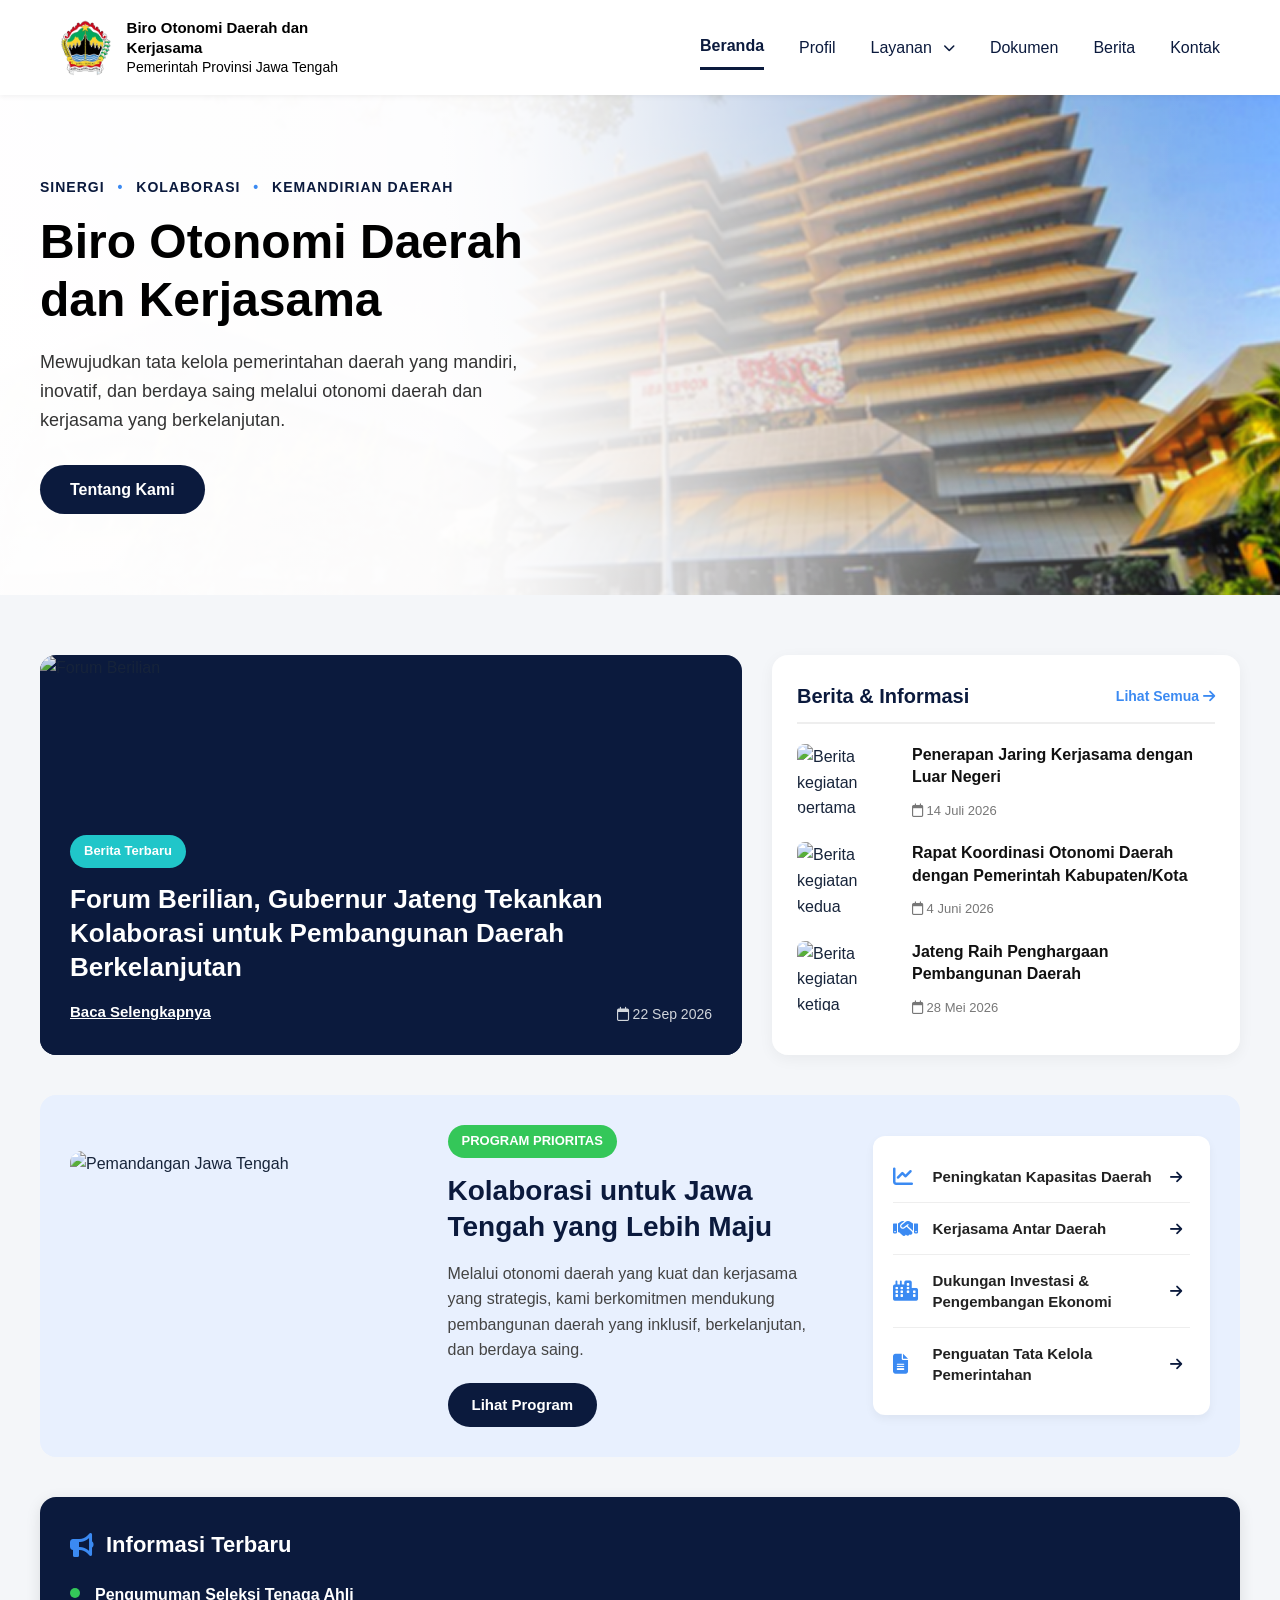
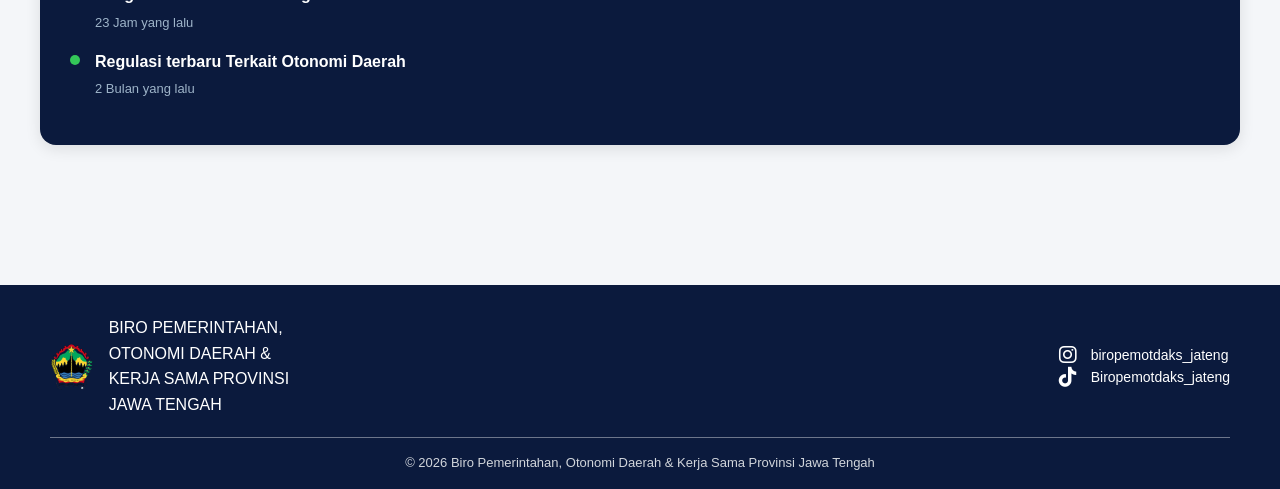
==== index.html @ 57c733cb "Memperbarui kode proyek" ====
<!DOCTYPE html>
<html lang="id">
<head>
    <meta charset="UTF-8">
    <meta name="viewport" content="width=device-width, initial-scale=1.0">
    <title>Biro Otonomi Daerah dan Kerjasama</title>
    <!-- Font Awesome -->
    <link rel="stylesheet"href="https://cdnjs.cloudflare.com/ajax/libs/font-awesome/6.4.0/css/all.min.css">
    <link rel="stylesheet" href="index.css">
</head>
<body>
    <header>
        <nav class="navbar">
            <a href="index.html" class="logo-container">
                <img src="img/logo.png" alt="Logo Jawa Tengah" class="logo-img">
                <div class="logo-text">
                    Biro Otonomi Daerah dan<br>Kerjasama<br><span>Pemerintah Provinsi Jawa Tengah</span>
                </div>
            </a>

            <ul class="nav-links">
                <li><a href="index.html" class="active">Beranda</a></li>
                <li><a href="profil.html">Profil</a></li>
                <!-- Menu Layanan dengan Dropdown -->
                <li class="dropdown">
                    <a href="#" id="layananBtn">Layanan <i class="fas fa-chevron-down"></i></a>
                    <ul class="dropdown-menu" id="dropdownMenu">
                        <li><a href="https://sedunia.jatengprov.go.id/">SEDUNIA</a></li>
                        <li><a href="https://sikejam.jatengprov.go.id/">SIKEJAM</a></li>
                    </ul>
                </li>
                <li><a href="dokumen.html">Dokumen</a></li>
                <li><a href="berita.html">Berita</a></li>
                <li><a href="kontak.html">Kontak</a></li>
            </ul>

        </nav>
    </header>
    <section class="hero">
        <img src="img/header.png"
             alt="Gedung Pemerintah Provinsi Jawa Tengah"
             class="hero-image">
        <div class="hero-overlay"></div>
        <div class="hero-content">
            <div class="hero-label">
                SINERGI <span>•</span> KOLABORASI <span>•</span>
                KEMANDIRIAN DAERAH
            </div>

            <h1>
                Biro Otonomi Daerah<br>
                dan Kerjasama
            </h1>

            <p>
                Mewujudkan tata kelola pemerintahan daerah yang
                mandiri, inovatif, dan berdaya saing melalui otonomi
                daerah dan kerjasama yang berkelanjutan.
            </p>

            <a href="profil.html" class="hero-button">
                Tentang Kami
            </a>
        </div>
    </section>
    <main class="main-content">

        <!-- BERITA -->
        <section class="news-section">

            <!-- Berita utama -->
            <article class="featured-news">

                <img src="img/berita-utama.jpg"
                     alt="Forum Berilian">

                <div class="featured-overlay"></div>

                <div class="featured-content">
                    <span class="news-badge">Berita Terbaru</span>

                    <h2>
                        Forum Berilian, Gubernur Jateng
                        Tekankan Kolaborasi untuk
                        Pembangunan Daerah Berkelanjutan
                    </h2>

                    <a href="berita.html">
                        Baca Selengkapnya
                    </a>

                    <div class="featured-meta">
                        <span><i class="far fa-calendar"></i> 22 Sep 2026</span>
                    </div>
                </div>

            </article>


            <!-- Daftar berita -->
            <aside class="news-list">

                <div class="news-list-heading">
                    <h2>Berita & Informasi</h2>
                    <a href="berita.html">Lihat Semua <i class="fas fa-arrow-right"></i></a>
                </div>


                <a href="berita.html" class="news-small">
                    <img src="img/berita-2.jpg" alt="Berita kegiatan pertama">

                    <div>
                        <h3>
                            Penerapan Jaring Kerjasama dengan Luar Negeri
                        </h3>
                        <span><i class="far fa-calendar"></i> 14 Juli 2026</span>
                    </div>
                </a>


                <a href="berita.html" class="news-small">
                    <img src="img/berita-3.jpg" alt="Berita kegiatan kedua">

                    <div>
                        <h3>
                            Rapat Koordinasi Otonomi Daerah dengan Pemerintah Kabupaten/Kota
                        </h3>
                        <span><i class="far fa-calendar"></i> 4 Juni 2026</span>
                    </div>
                </a>


                <a href="berita.html" class="news-small">
                    <img src="img/berita-4.jpg" alt="Berita kegiatan ketiga">

                    <div>
                        <h3>
                            Jateng Raih Penghargaan Pembangunan Daerah
                        </h3>
                        <span><i class="far fa-calendar"></i> 28 Mei 2026</span>
                    </div>
                </a>

            </aside>

        </section>


        
        <!-- PROGRAM PRIORITAS -->
        <section class="program-section">

            <img src="img/program.jpg"
                alt="Pemandangan Jawa Tengah"
                class="program-image">

            <div class="program-description">

                <span class="program-badge">PROGRAM PRIORITAS</span>

                <h2>Kolaborasi untuk Jawa Tengah yang Lebih Maju</h2>

                <p>
                    Melalui otonomi daerah yang kuat dan kerjasama yang
                    strategis, kami berkomitmen mendukung pembangunan
                    daerah yang inklusif, berkelanjutan, dan berdaya saing.
                </p>

                <a href="profil.html" class="program-button">
                    Lihat Program
                </a>

            </div>

            <div class="program-links">

                <a href="profil.html">
                    <i class="fas fa-chart-line"></i>
                    <span>Peningkatan Kapasitas Daerah</span>
                    <i class="fas fa-arrow-right"></i>
                </a>

                <a href="profil.html">
                    <i class="fas fa-handshake"></i>
                    <span>Kerjasama Antar Daerah</span>
                    <i class="fas fa-arrow-right"></i>
                </a>

                <a href="profil.html">
                    <i class="fas fa-city"></i>
                    <span>Dukungan Investasi & Pengembangan Ekonomi</span>
                    <i class="fas fa-arrow-right"></i>
                </a>

                <a href="profil.html">
                    <i class="fas fa-file-alt"></i>
                    <span>Penguatan Tata Kelola Pemerintahan</span>
                    <i class="fas fa-arrow-right"></i>
                </a>

            </div>

        </section>


        <!-- INFORMASI TERBARU -->
        <section class="information-section">

            <div class="information-card">

                <h2>
                    <i class="fas fa-bullhorn"></i>
                    Informasi Terbaru
                </h2>

                <ul>

                    <li>
                        <span class="green-dot"></span>
                        <div>
                            <a href="dokumen.html">
                                Pengumuman Seleksi Tenaga Ahli
                            </a>
                            <small>23 Jam yang lalu</small>
                        </div>
                    </li>

                    <li>
                        <span class="green-dot"></span>
                        <div>
                            <a href="dokumen.html">
                                Regulasi terbaru Terkait Otonomi Daerah
                            </a>
                            <small>2 Bulan yang lalu</small>
                        </div>
                    </li>

                </ul>

            </div>

        </section>
    </main>
    <footer>
        <div class="footer-main">
            <!-- Bagian Kiri: Logo & Judul -->
            <div class="footer-left">
                <img src="img/logo.png" alt="Logo Jawa Tengah" class="footer-logo">
                <div class="footer-title">
                        BIRO PEMERINTAHAN,<br>
                        OTONOMI DAERAH &<br>
                        KERJA SAMA PROVINSI<br>
                        JAWA TENGAH
                    </div>
                </div>

                <!-- Bagian Kanan: Sosial Media -->
                <div class="footer-right">
                    <div class="social-item">
                        <i class="fab fa-instagram"></i>
                        <span>biropemotdaks_jateng</span>
                    </div>
                    <div class="social-item">
                        <i class="fab fa-tiktok"></i>
                        <span>Biropemotdaks_jateng</span>
                    </div>
                </div>
            </div>

            <!-- Garis Pembatas -->
            <div class="footer-divider"></div>

            <!-- Bagian Bawah: Copyright -->
            <div class="footer-bottom">
                &copy; 2026 Biro Pemerintahan, Otonomi Daerah & Kerja Sama Provinsi Jawa Tengah
            </div>
        </footer>


    <script>
        document.addEventListener('DOMContentLoaded', function() {
            const dropdownContainer = document.querySelector('.dropdown');
            const layananBtn = document.getElementById('layananBtn');
            const dropdownMenu = document.getElementById('dropdownMenu');

            // --- 1. EFEK HOVER (MUNCUL SAAT MOUSE DI ATASNYA) ---
            dropdownContainer.addEventListener('mouseenter', function() {
                dropdownMenu.classList.add('show');
            });

            dropdownContainer.addEventListener('mouseleave', function() {
                dropdownMenu.classList.remove('show');
            });

            // --- 2. EFEK KLIK (TETAP BERFUNGSI UNTUK MOBILE / TOGGLE) ---
            layananBtn.addEventListener('click', function(event) {
                event.preventDefault(); 
                dropdownMenu.classList.toggle('show');
            });

            // --- 3. TUTUP DROPDOWN JIKA KLIK DI LUAR AREA ---
            window.addEventListener('click', function(event) {
                if (!event.target.closest('.dropdown')) {
                    if (dropdownMenu.classList.contains('show')) {
                        dropdownMenu.classList.remove('show');
                    }
                }
            });
        });
    </script>

</body>
</html>
---- index.css ----
/* =========================================
   RESET DAN PENGATURAN DASAR
========================================= */

* {
    margin: 0;
    padding: 0;
    box-sizing: border-box;
    font-family: 'Segoe UI', Tahoma, Geneva, Verdana, sans-serif;
}

html {
    scroll-behavior: smooth;
}

body {
    background: #f4f6f9;
    color: #17243a;
    line-height: 1.6;
}

a {
    text-decoration: none;
    color: inherit;
}

ul {
    list-style: none;
}

img {
    display: block;
    max-width: 100%;
}

/* =========================================
   NAVBAR STYLES
   ========================================= */
header {
    background-color: #ffffff;
    position: sticky;
    top: 0;
    z-index: 1000;
    box-shadow: 0 2px 5px rgba(0,0,0,0.05);
}

.navbar {
    display: flex;
    justify-content: space-between;
    align-items: center;
    padding: 15px 60px;
    max-width: 1400px;
    margin: 0 auto;
}

.logo-container {
    display: flex;
    align-items: center;
    gap: 15px;
}

.logo-img {
    height: 65px;
    width: auto;
}

.logo-text {
    font-size: 15px;
    font-weight: 700;
    line-height: 1.3;
    color: #000000;
}

.logo-text span {
    font-weight: 400;
    font-size: 14px;
}

.nav-links {
    display: flex;
    gap: 35px;
    align-items: center;
}

.nav-links li {
    position: relative;
}

.nav-links a,
.dropdown-btn {
    display: inline-flex;
    align-items: center;
    gap: 6px;
    border: none;
    background: transparent;
    font-size: 16px;
    font-weight: 500;
    color: #0b1a3d;
    padding: 8px 0;
    transition: color 0.3s ease;
    cursor: pointer;
}

.nav-links a:hover,
.dropdown-btn:hover {
    color: #000000;
}

.nav-links a.active {
    border-bottom: 3px solid #0b1a3d;
    font-weight: 600;
}

.fa-chevron-down {
    font-size: 12px;
    margin-left: 5px;
    vertical-align: middle;
    transition: transform 0.3s ease;
}

/* =========================================
   DROPDOWN LAYANAN (NAVY & PUTIH)
   ========================================= */
.dropdown-menu {
    display: block;
    position: absolute;
    top: 100%;
    left: 0;
    background-color: #0b1a3d;
    min-width: 160px;
    box-shadow: 0 4px 12px rgba(0,0,0,0.2);
    border-radius: 4px;
    z-index: 1001;
    padding: 8px 0;
    margin-top: 5px;
    
    opacity: 0;
    visibility: hidden;
    transform: translateY(10px);
    transition: opacity 0.3s ease, transform 0.3s ease, visibility 0.3s ease;
}

.dropdown-menu.show {
    opacity: 1;
    visibility: visible;
    transform: translateY(0);
}

.dropdown-menu li {
    width: 100%;
}

.dropdown-menu a {
    display: block;
    padding: 10px 20px;
    font-size: 15px;
    color: #ffffff !important;
    border-bottom: none;
    transition: background-color 0.2s ease;
}

.dropdown-menu a:hover {
    background-color: #1a2f5e;
    color: #ffffff !important;
}
/* Panah berputar saat dropdown terbuka (opsional) */
.dropdown:hover .fa-chevron-down {
    transform: rotate(180deg);
}
/* =========================================
   HERO / BANNER UTAMA
========================================= */

.hero {
    height: 500px;
    width: 100%;
    position: relative;
    overflow: hidden;
    display: flex;
    align-items: center;
}

.hero-image {
    position: absolute;
    inset: 0;
    width: 100%;
    height: 100%;
    object-fit: cover;
    object-position: center;
}

.hero-overlay {
    position: absolute;
    inset: 0;
    background: linear-gradient(
        90deg,
        rgba(255, 255, 255, 0.95) 0%,
        rgba(255, 255, 255, 0.85) 40%,
        rgba(255, 255, 255, 0.1) 80%,
        rgba(255, 255, 255, 0) 100%
    );
}

.hero-content {
    position: relative;
    z-index: 2;
    width: 100%;
    max-width: 1300px;
    margin: auto;
    padding: 0 40px;
}

.hero-label {
    font-size: 14px;
    font-weight: 700;
    letter-spacing: 1px;
    margin-bottom: 15px;
    color: #0b1a3d;
}

.hero-label span {
    padding: 0 8px;
    color: #3b8af2;
}

.hero-content h1 {
    color: #000000;
    font-size: 48px;
    line-height: 1.2;
    font-weight: 800;
    margin-bottom: 20px;
}

.hero-content p {
    max-width: 500px;
    color: #333333;
    font-size: 18px;
    line-height: 1.6;
    margin-bottom: 30px;
}

.hero-button {
    display: inline-block;
    background: #0b1a3d;
    color: #ffffff;
    padding: 12px 30px;
    border-radius: 30px;
    font-size: 16px;
    font-weight: 600;
    transition: 0.3s;
}

.hero-button:hover {
    background: #1a2f5e;
}

/* =========================================
   KONTEN UTAMA
========================================= */

.main-content {
    max-width: 1300px;
    margin: auto;
    padding: 60px 40px;
}

/* =========================================
   BERITA UTAMA DAN BERITA INFORMASI
========================================= */

.news-section {
    display: grid;
    grid-template-columns: 1.5fr 1fr;
    gap: 30px;
    align-items: stretch;
}

/* Berita utama */
.featured-news {
    height: 400px;
    position: relative;
    overflow: hidden;
    border-radius: 16px;
    background: #0b1a3d;
}

.featured-news > img {
    width: 100%;
    height: 100%;
    object-fit: cover;
}

.featured-overlay {
    position: absolute;
    inset: 0;
    background: linear-gradient(
        to top,
        rgba(11, 26, 61, 0.95) 0%,
        rgba(11, 26, 61, 0.5) 50%,
        rgba(11, 26, 61, 0.05) 100%
    );
}

.featured-content {
    position: absolute;
    left: 30px;
    right: 30px;
    bottom: 30px;
    color: #ffffff;
}

.news-badge {
    display: inline-block;
    background: #20c6c9;
    color: #ffffff;
    padding: 6px 14px;
    border-radius: 20px;
    font-size: 13px;
    font-weight: 700;
    margin-bottom: 15px;
}

.featured-content h2 {
    max-width: 90%;
    font-size: 26px;
    line-height: 1.3;
    font-weight: 800;
    margin-bottom: 15px;
}

.featured-content > a {
    font-size: 15px;
    color: #ffffff;
    font-weight: 600;
    text-decoration: underline;
}

.featured-meta {
    position: absolute;
    right: 0;
    bottom: 0;
    font-size: 14px;
    color: #d1d5db;
}

/* Daftar berita di samping */
.news-list {
    background: #ffffff;
    border-radius: 16px;
    padding: 25px;
    height: 400px;
    overflow-y: auto;
    box-shadow: 0 4px 15px rgba(0,0,0,0.05);
}

.news-list-heading {
    display: flex;
    align-items: center;
    justify-content: space-between;
    margin-bottom: 20px;
    border-bottom: 2px solid #eee;
    padding-bottom: 10px;
}

.news-list-heading h2 {
    font-size: 20px;
    color: #0b1a3d;
    font-weight: 800;
}

.news-list-heading a {
    font-size: 14px;
    color: #3b8af2;
    font-weight: 600;
}

.news-small {
    display: flex;
    align-items: flex-start;
    gap: 15px;
    margin-bottom: 20px;
    transition: transform 0.2s;
}

.news-small:hover {
    transform: translateX(5px);
}

.news-small img {
    width: 100px;
    height: 70px;
    object-fit: cover;
    border-radius: 8px;
    flex-shrink: 0;
}

.news-small div {
    flex: 1;
}

.news-small h3 {
    font-size: 16px;
    line-height: 1.4;
    color: #111111;
    font-weight: 700;
    margin-bottom: 8px;
}

.news-small span {
    font-size: 13px;
    color: #777777;
}

/* =====================================
   PROGRAM PRIORITAS
===================================== */

.program-section {
    display: grid;
    grid-template-columns: 1fr 1.2fr 1fr;
    align-items: center;
    gap: 30px;
    width: 100%;
    padding: 30px;
    margin-top: 40px;
    background: #e8f0fe;
    border-radius: 16px;
}

.program-image {
    width: 100%;
    height: 250px;
    object-fit: cover;
    border-radius: 12px;
}

.program-description {
    padding: 0 10px;
}

.program-badge {
    display: inline-block;
    background: #34c759;
    color: #ffffff;
    font-size: 13px;
    font-weight: 800;
    padding: 6px 14px;
    border-radius: 20px;
    margin-bottom: 15px;
}

.program-description h2 {
    color: #0b1a3d;
    font-size: 28px;
    line-height: 1.3;
    margin-bottom: 15px;
    font-weight: 800;
}

.program-description p {
    font-size: 16px;
    line-height: 1.6;
    color: #444;
    margin-bottom: 20px;
}

.program-button {
    display: inline-block;
    background: #0b1a3d;
    color: white;
    border-radius: 30px;
    padding: 10px 24px;
    font-size: 15px;
    font-weight: 600;
    transition: 0.3s;
}

.program-button:hover {
    background: #1a2f5e;
}

.program-links {
    background: #ffffff;
    border-radius: 12px;
    padding: 15px 20px;
    box-shadow: 0 4px 10px rgba(0,0,0,0.05);
}

.program-links a {
    display: grid;
    grid-template-columns: 30px 1fr 20px;
    align-items: center;
    gap: 10px;
    padding: 15px 0;
    border-bottom: 1px solid #eee;
    transition: 0.3s;
}

.program-links a:last-child {
    border-bottom: none;
}

.program-links a:hover {
    transform: translateX(5px);
}

.program-links i:first-child {
    font-size: 20px;
    color: #3b8af2;
}

.program-links i:last-child {
    font-size: 14px;
    color: #0b1a3d;
}

.program-links span {
    font-size: 15px;
    line-height: 1.4;
    color: #222;
    font-weight: 600;
}

/* =====================================
   INFORMASI TERBARU
===================================== */

.information-section {
    margin-top: 40px;
}

.information-card {
    width: 100%;
    min-height: 150px;
    background: #0b1a3d;
    color: white;
    border-radius: 16px;
    padding: 30px;
    box-shadow: 0 4px 15px rgba(0,0,0,0.1);
}

.information-card h2 {
    display: flex;
    align-items: center;
    gap: 12px;
    font-size: 22px;
    font-weight: 700;
    margin-bottom: 20px;
}

.information-card h2 i {
    font-size: 24px;
    color: #3b8af2;
}

.information-card ul {
    padding-left: 0;
}

.information-card li {
    display: flex;
    align-items: flex-start;
    gap: 15px;
    margin-bottom: 15px;
}

.green-dot {
    width: 10px;
    height: 10px;
    background: #34c759;
    border-radius: 50%;
    margin-top: 6px;
    flex-shrink: 0;
}

.information-card li a {
    display: block;
    font-size: 16px;
    color: white;
    font-weight: 600;
    margin-bottom: 5px;
}

.information-card li a:hover {
    color: #3b8af2;
}

.information-card li small {
    display: block;
    font-size: 13px;
    color: #9eb4c9;
}

footer {
    background-color: #0b1a3d;
    color: #ffffff;
    padding: 30px 50px 15px 50px;
    margin-top: 80px;
    width: 100%; /* Memastikan lebar penuh */
}

.footer-main {
    display: flex;
    justify-content: space-between; 
    align-items: center;
    /* max-width: 1200px;  <-- HAPUS BARIS INI */
    /* margin: 0 auto;     <-- HAPUS BARIS INI */
    width: 100%;
}

.footer-left {
    display: flex;
    align-items: center;
    gap: 15px;
}

/* Menyesuaikan dengan tag <img> di index.html */
.footer-left img {
    height: 55px;
    width: auto;
}

/* Menyesuaikan dengan tag <h3> di index.html */
.footer-left h3 {
    font-size: 14px;
    font-weight: 600;
    line-height: 1.4;
    letter-spacing: 0.5px;
    text-align: left;
}

/* Menyesuaikan dengan class .footer-social di index.html */
.footer-social {
    display: flex;
    flex-direction: column;
    gap: 10px;
}

.social-item {
    display: flex;
    align-items: center;
    gap: 10px;
    font-size: 14px;
    color: #ffffff;
}

.social-item i {
    font-size: 20px;
    color: #ffffff;
    width: 25px;
    text-align: center;
}

.footer-divider {
    width: 100%;
    height: 1px;
    background-color: #ffffff;
    opacity: 0.4;
    margin: 20px auto 15px auto;
}

.footer-bottom {
    text-align: center;
    font-size: 13px;
    font-weight: 400;
    color: #d1d5db;
}

@media (max-width: 992px) {
    .navbar {
        padding: 15px 30px;
    }

    .news-section {
        grid-template-columns: 1fr;
    }

    .featured-news {
        height: 350px;
    }

    .news-list {
        height: auto;
    }

    .program-section {
        grid-template-columns: 1fr;
        padding: 25px;
    }

    .program-image {
        height: 300px;
    }
}

@media (max-width: 768px) {
    .navbar {
        padding: 15px 20px;
        flex-direction: column;
        gap: 15px;
    }

    .nav-links {
        gap: 15px;
        flex-wrap: wrap;
        justify-content: center;
    }

    .hero {
        height: 400px;
    }

    .hero-content {
        padding: 0 20px;
    }

    .hero-content h1 {
        font-size: 36px;
    }

    .hero-content p {
        font-size: 16px;
    }

    .main-content {
        padding: 40px 20px;
    }

    .featured-news {
        height: 300px;
    }

    .featured-content {
        left: 20px;
        right: 20px;
        bottom: 20px;
    }

    .featured-content h2 {
        font-size: 20px;
    }

    .news-list {
        padding: 20px;
    }

    .news-small {
        flex-direction: column;
        gap: 10px;
    }

    .news-small img {
        width: 100%;
        height: 150px;
    }

    /* Responsive Footer */
    footer {
        padding: 20px;
    }
    
    .footer-main {
        flex-direction: column;
        align-items: flex-start;
        gap: 20px;
    }
    
    .footer-left {
        flex-direction: column;
        align-items: flex-start;
        gap: 10px;
    }

    .footer-left img {
        height: 45px;
    }

    .footer-left h3 {
        font-size: 13px;
    }
    
    .social-item {
        font-size: 13px;
    }
    
    .social-item i {
        font-size: 18px;
        width: 20px;
    }
    
    .footer-bottom {
        font-size: 12px;
    }
}

@media (max-width: 480px) {
    .logo-container {
        flex-direction: column;
        text-align: center;
    }

    .hero-content h1 {
        font-size: 28px;
    }

    .hero-content p {
        font-size: 14px;
    }

    .hero {
        height: 350px;
    }

    .program-image {
        height: 200px;
    }

    .program-description h2 {
        font-size: 22px;
    }
}
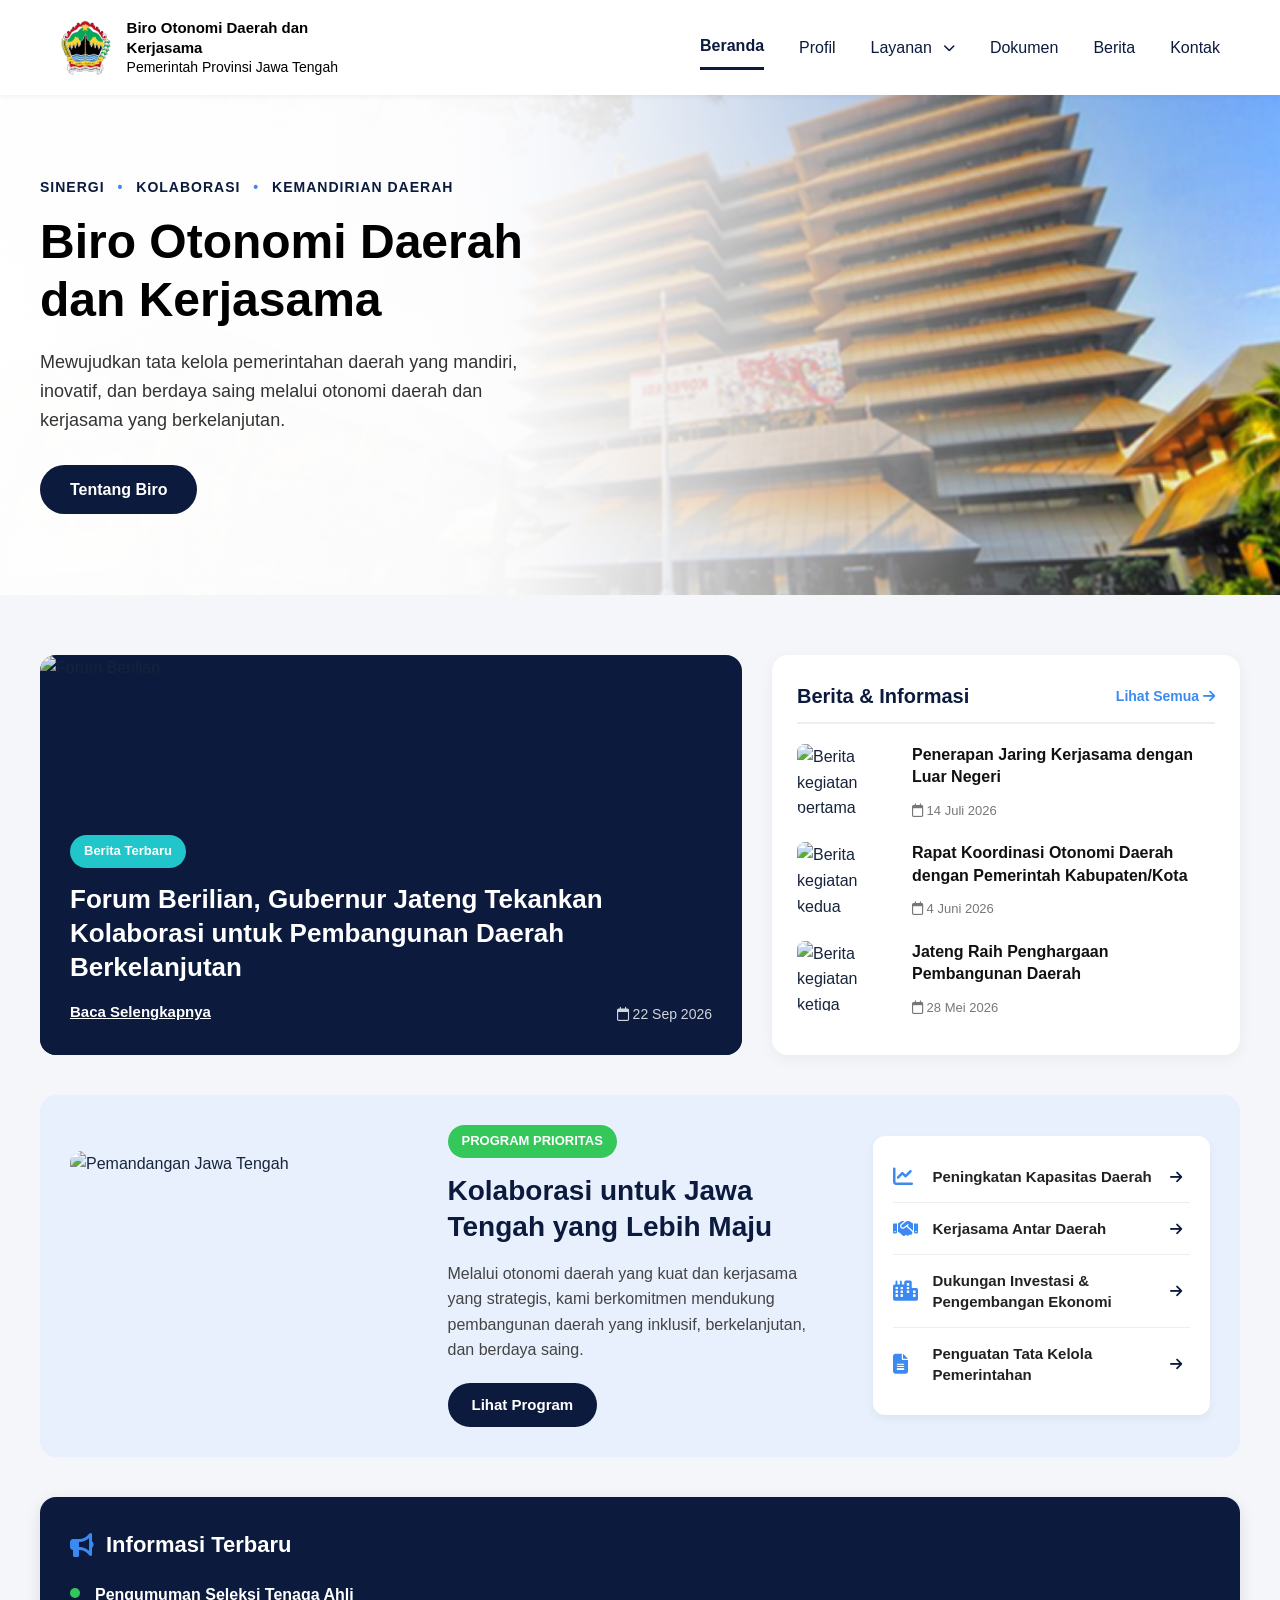
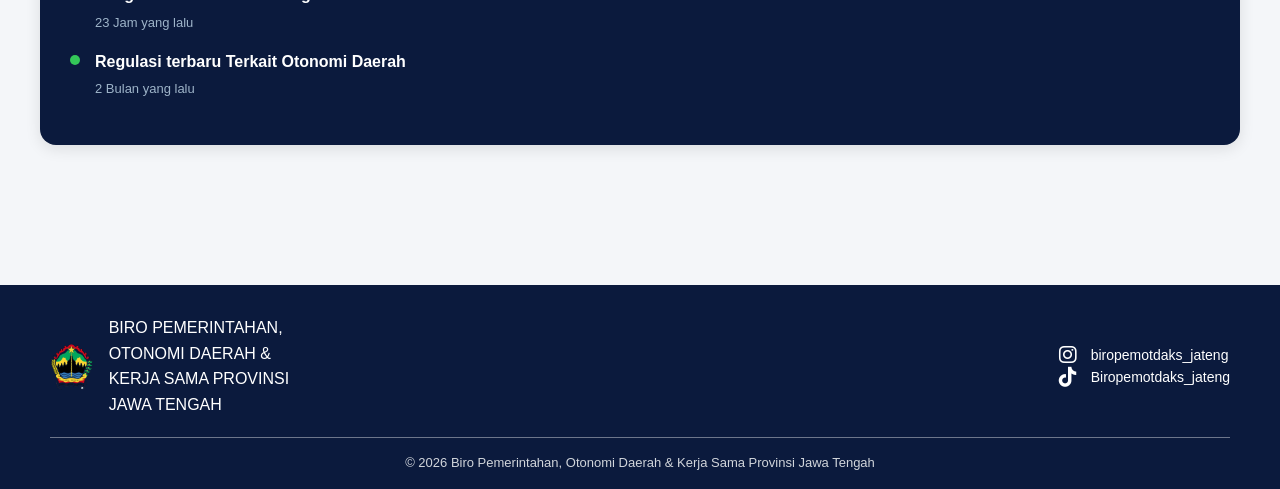
==== commit 63687d6a: "Memperbarui kode proyek" ====
--- a/index.html
+++ b/index.html
@@ -59,7 +59,7 @@
             </p>
 
             <a href="profil.html" class="hero-button">
-                Tentang Kami
+                Tentang Biro
             </a>
         </div>
     </section>
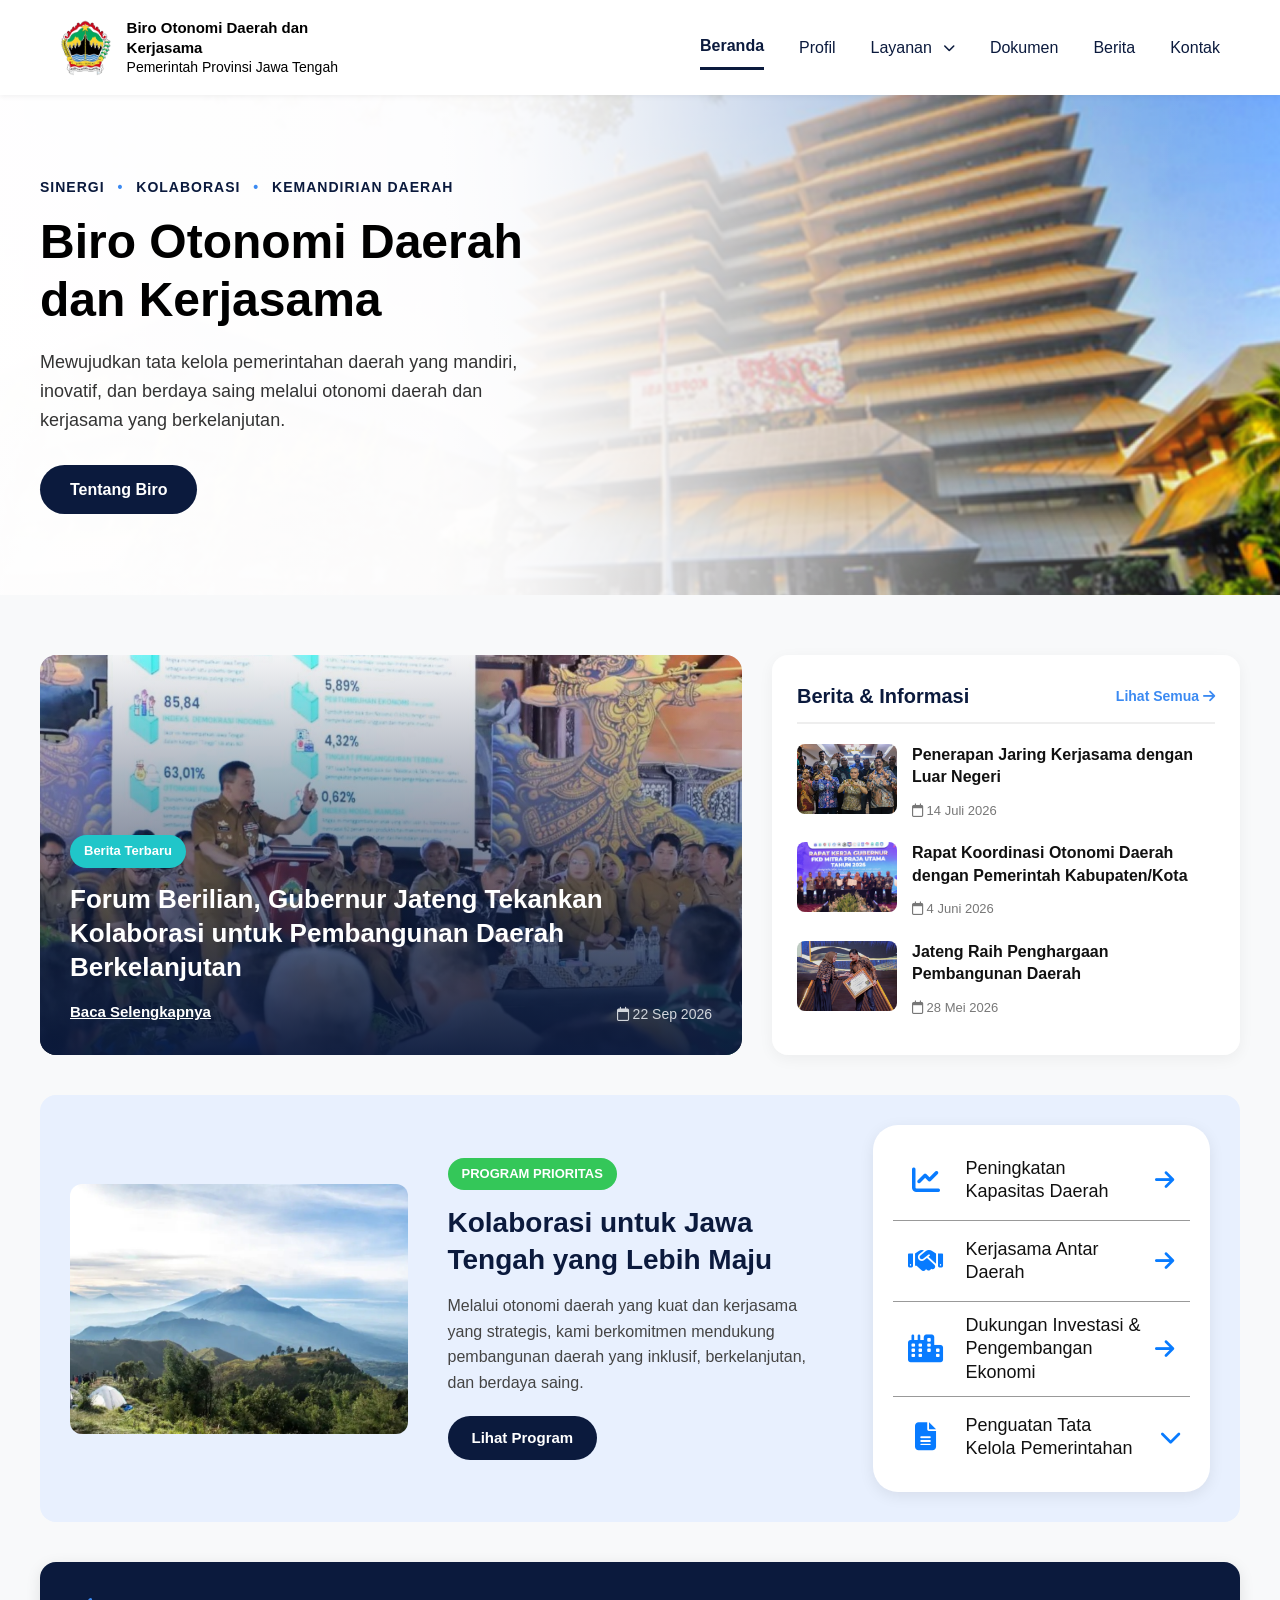
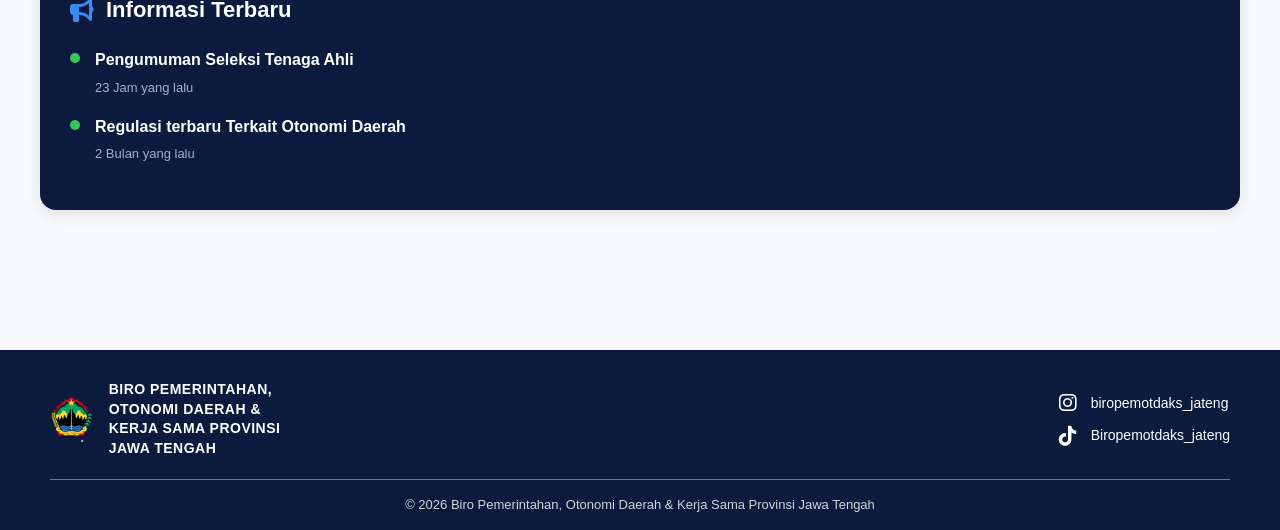
==== commit c467a415: "update fitur halaman utama" ====
--- a/index.html
+++ b/index.html
@@ -4,23 +4,28 @@
     <meta charset="UTF-8">
     <meta name="viewport" content="width=device-width, initial-scale=1.0">
     <title>Biro Otonomi Daerah dan Kerjasama</title>
-    <!-- Font Awesome -->
+    <link rel="icon" href="img/favicon.ico" type="image/x-icon">
     <link rel="stylesheet"href="https://cdnjs.cloudflare.com/ajax/libs/font-awesome/6.4.0/css/all.min.css">
     <link rel="stylesheet" href="index.css">
 </head>
 <body>
+    <!-- Header / Navbar -->
     <header>
-        <nav class="navbar">
-            <a href="index.html" class="logo-container">
+        <div class="navbar">
+            <div class="logo-container">
                 <img src="img/logo.png" alt="Logo Jawa Tengah" class="logo-img">
                 <div class="logo-text">
                     Biro Otonomi Daerah dan<br>Kerjasama<br><span>Pemerintah Provinsi Jawa Tengah</span>
                 </div>
-            </a>
-
-            <ul class="nav-links">
+            </div>
+            <button class="nav-toggle" id="navToggle">
+              <i class="fas fa-bars"></i>
+            </button>
+           
+            <ul class="nav-links"id="navLinks">
                 <li><a href="index.html" class="active">Beranda</a></li>
                 <li><a href="profil.html">Profil</a></li>
+                
                 <!-- Menu Layanan dengan Dropdown -->
                 <li class="dropdown">
                     <a href="#" id="layananBtn">Layanan <i class="fas fa-chevron-down"></i></a>
@@ -29,13 +34,14 @@
                         <li><a href="https://sikejam.jatengprov.go.id/">SIKEJAM</a></li>
                     </ul>
                 </li>
-                <li><a href="dokumen.html">Dokumen</a></li>
+                
+                <li><a href="dokumen-regulasi.html">Dokumen</a></li>
                 <li><a href="berita.html">Berita</a></li>
-                <li><a href="kontak.html">Kontak</a></li>
+                <li><a href="kontak-masukan.html">Kontak</a></li>
             </ul>
-
-        </nav>
+        </div>
     </header>
+    
     <section class="hero">
         <img src="img/header.png"
              alt="Gedung Pemerintah Provinsi Jawa Tengah"
@@ -71,7 +77,7 @@
             <!-- Berita utama -->
             <article class="featured-news">
 
-                <img src="img/berita-utama.jpg"
+                <img src="img/ForumBerlian.jpeg"
                      alt="Forum Berilian">
 
                 <div class="featured-overlay"></div>
@@ -107,7 +113,7 @@
 
 
                 <a href="berita.html" class="news-small">
-                    <img src="img/berita-2.jpg" alt="Berita kegiatan pertama">
+                    <img src="img/KerjasamaLN.jpg" alt="Berita kegiatan pertama">
 
                     <div>
                         <h3>
@@ -119,7 +125,7 @@
 
 
                 <a href="berita.html" class="news-small">
-                    <img src="img/berita-3.jpg" alt="Berita kegiatan kedua">
+                    <img src="img/RapatOtonomiDaerah.jpg" alt="Berita kegiatan kedua">
 
                     <div>
                         <h3>
@@ -131,7 +137,7 @@
 
 
                 <a href="berita.html" class="news-small">
-                    <img src="img/berita-4.jpg" alt="Berita kegiatan ketiga">
+                    <img src="img/PenghargaanInovasi.png" alt="Berita kegiatan ketiga">
 
                     <div>
                         <h3>
@@ -150,7 +156,7 @@
         <!-- PROGRAM PRIORITAS -->
         <section class="program-section">
 
-            <img src="img/program.jpg"
+            <img src="img/AlamJateng.jpeg"
                 alt="Pemandangan Jawa Tengah"
                 class="program-image">
 
@@ -172,33 +178,78 @@
 
             </div>
 
-            <div class="program-links">
-
-                <a href="profil.html">
-                    <i class="fas fa-chart-line"></i>
-                    <span>Peningkatan Kapasitas Daerah</span>
-                    <i class="fas fa-arrow-right"></i>
-                </a>
-
-                <a href="profil.html">
-                    <i class="fas fa-handshake"></i>
-                    <span>Kerjasama Antar Daerah</span>
-                    <i class="fas fa-arrow-right"></i>
-                </a>
-
-                <a href="profil.html">
-                    <i class="fas fa-city"></i>
-                    <span>Dukungan Investasi & Pengembangan Ekonomi</span>
-                    <i class="fas fa-arrow-right"></i>
-                </a>
-
-                <a href="profil.html">
-                    <i class="fas fa-file-alt"></i>
-                    <span>Penguatan Tata Kelola Pemerintahan</span>
-                    <i class="fas fa-arrow-right"></i>
-                </a>
-
-            </div>
+            
+<div class="program-links">
+
+    <!-- PROGRAM 1 -->
+    <details class="program-item">
+        <summary>
+            <i class="fas fa-chart-line"></i>
+            <span>Peningkatan Kapasitas Daerah</span>
+            <i class="fas fa-arrow-right arrow"></i>
+        </summary>
+
+        <div class="program-content">
+            <p>
+                Meningkatkan kemampuan pemerintah daerah melalui
+                pembinaan, pelatihan, dan pengembangan kompetensi
+                aparatur pemerintahan.
+            </p>
+        </div>
+    </details>
+
+    <!-- PROGRAM 2 -->
+    <details class="program-item">
+        <summary>
+            <i class="fas fa-handshake"></i>
+            <span>Kerjasama Antar Daerah</span>
+            <i class="fas fa-arrow-right arrow"></i>
+        </summary>
+
+        <div class="program-content">
+            <p>
+                Mendorong kerja sama antarprovinsi dan kabupaten/kota
+                untuk meningkatkan pembangunan serta pelayanan
+                kepada masyarakat.
+            </p>
+        </div>
+    </details>
+
+    <!-- PROGRAM 3 -->
+    <details class="program-item">
+        <summary>
+            <i class="fas fa-city"></i>
+            <span>Dukungan Investasi & Pengembangan Ekonomi</span>
+            <i class="fas fa-arrow-right arrow"></i>
+        </summary>
+
+        <div class="program-content">
+            <p>
+                Mendukung pengembangan potensi daerah melalui
+                peningkatan investasi dan kerja sama ekonomi
+                untuk mendorong pertumbuhan daerah.
+            </p>
+        </div>
+    </details>
+
+    <!-- PROGRAM 4 -->
+    <details class="program-item">
+        <summary>
+            <i class="fas fa-file-alt"></i>
+            <span>Penguatan Tata Kelola Pemerintahan</span>
+            <i class="fas fa-chevron-down arrow"></i>
+        </summary>
+
+        <div class="program-content">
+            <p>
+                Mendorong penyelenggaraan pemerintahan daerah
+                yang lebih efektif, transparan, dan akuntabel
+                melalui koordinasi serta pembinaan.
+            </p>
+        </div>
+    </details>
+
+</div>
 
         </section>
 
@@ -306,8 +357,15 @@
                     }
                 }
             });
+            // Hamburger Navbar
+            const navToggle = document.getElementById('navToggle');
+            const navLinks = document.getElementById('navLinks');
+
+            navToggle.addEventListener('click', function() {
+            navLinks.classList.toggle('show');
+            });
         });
     </script>
 
 </body>
-</html>
+</html>
--- a/index.css
+++ b/index.css
@@ -1,5 +1,5 @@
 /* =========================================
-   RESET DAN PENGATURAN DASAR
+   1. RESET DAN PENGATURAN DASAR
 ========================================= */
 
 * {
@@ -14,8 +14,8 @@
 }
 
 body {
-    background: #f4f6f9;
-    color: #17243a;
+    background: #f8f9fa;
+    color: #333333;
     line-height: 1.6;
 }
 
@@ -33,15 +33,17 @@
     max-width: 100%;
 }
 
-/* =========================================
-   NAVBAR STYLES
-   ========================================= */
+
+/* =========================================
+   2. NAVBAR / HEADER
+========================================= */
+
 header {
     background-color: #ffffff;
     position: sticky;
     top: 0;
     z-index: 1000;
-    box-shadow: 0 2px 5px rgba(0,0,0,0.05);
+    box-shadow: 0 2px 5px rgba(0, 0, 0, 0.05);
 }
 
 .navbar {
@@ -51,8 +53,10 @@
     padding: 15px 60px;
     max-width: 1400px;
     margin: 0 auto;
-}
-
+    flex-wrap: wrap;
+}
+
+/* Logo dan identitas instansi */
 .logo-container {
     display: flex;
     align-items: center;
@@ -76,6 +80,17 @@
     font-size: 14px;
 }
 
+/* Tombol hamburger */
+.nav-toggle {
+    display: none;
+    font-size: 24px;
+    background: none;
+    border: none;
+    cursor: pointer;
+    color: #0b1a3d;
+}
+
+/* Daftar menu navigasi */
 .nav-links {
     display: flex;
     gap: 35px;
@@ -86,8 +101,7 @@
     position: relative;
 }
 
-.nav-links a,
-.dropdown-btn {
+.nav-links a {
     display: inline-flex;
     align-items: center;
     gap: 6px;
@@ -101,8 +115,7 @@
     cursor: pointer;
 }
 
-.nav-links a:hover,
-.dropdown-btn:hover {
+.nav-links a:hover {
     color: #000000;
 }
 
@@ -111,6 +124,7 @@
     font-weight: 600;
 }
 
+/* Ikon panah dropdown */
 .fa-chevron-down {
     font-size: 12px;
     margin-left: 5px;
@@ -118,9 +132,11 @@
     transition: transform 0.3s ease;
 }
 
-/* =========================================
-   DROPDOWN LAYANAN (NAVY & PUTIH)
-   ========================================= */
+
+/* =========================================
+   3. DROPDOWN MENU LAYANAN
+========================================= */
+
 .dropdown-menu {
     display: block;
     position: absolute;
@@ -128,16 +144,18 @@
     left: 0;
     background-color: #0b1a3d;
     min-width: 160px;
-    box-shadow: 0 4px 12px rgba(0,0,0,0.2);
+    box-shadow: 0 4px 12px rgba(0, 0, 0, 0.2);
     border-radius: 4px;
     z-index: 1001;
     padding: 8px 0;
     margin-top: 5px;
-    
+
     opacity: 0;
     visibility: hidden;
     transform: translateY(10px);
-    transition: opacity 0.3s ease, transform 0.3s ease, visibility 0.3s ease;
+    transition: opacity 0.3s ease,
+                transform 0.3s ease,
+                visibility 0.3s ease;
 }
 
 .dropdown-menu.show {
@@ -152,6 +170,7 @@
 
 .dropdown-menu a {
     display: block;
+    width: 100%;
     padding: 10px 20px;
     font-size: 15px;
     color: #ffffff !important;
@@ -163,12 +182,14 @@
     background-color: #1a2f5e;
     color: #ffffff !important;
 }
-/* Panah berputar saat dropdown terbuka (opsional) */
+
 .dropdown:hover .fa-chevron-down {
     transform: rotate(180deg);
 }
-/* =========================================
-   HERO / BANNER UTAMA
+
+
+/* =========================================
+   4. HERO / BANNER UTAMA
 ========================================= */
 
 .hero {
@@ -254,8 +275,9 @@
     background: #1a2f5e;
 }
 
-/* =========================================
-   KONTEN UTAMA
+
+/* =========================================
+   5. KONTEN UTAMA
 ========================================= */
 
 .main-content {
@@ -264,8 +286,9 @@
     padding: 60px 40px;
 }
 
-/* =========================================
-   BERITA UTAMA DAN BERITA INFORMASI
+
+/* =========================================
+   6. BERITA UTAMA DAN BERITA INFORMASI
 ========================================= */
 
 .news-section {
@@ -350,7 +373,7 @@
     padding: 25px;
     height: 400px;
     overflow-y: auto;
-    box-shadow: 0 4px 15px rgba(0,0,0,0.05);
+    box-shadow: 0 4px 15px rgba(0, 0, 0, 0.05);
 }
 
 .news-list-heading {
@@ -358,7 +381,7 @@
     align-items: center;
     justify-content: space-between;
     margin-bottom: 20px;
-    border-bottom: 2px solid #eee;
+    border-bottom: 2px solid #eeeeee;
     padding-bottom: 10px;
 }
 
@@ -411,9 +434,10 @@
     color: #777777;
 }
 
-/* =====================================
-   PROGRAM PRIORITAS
-===================================== */
+
+/* =========================================
+   7. PROGRAM PRIORITAS
+========================================= */
 
 .program-section {
     display: grid;
@@ -460,14 +484,14 @@
 .program-description p {
     font-size: 16px;
     line-height: 1.6;
-    color: #444;
+    color: #444444;
     margin-bottom: 20px;
 }
 
 .program-button {
     display: inline-block;
     background: #0b1a3d;
-    color: white;
+    color: #ffffff;
     border-radius: 30px;
     padding: 10px 24px;
     font-size: 15px;
@@ -479,51 +503,64 @@
     background: #1a2f5e;
 }
 
+/* Daftar program yang dapat dibuka */
 .program-links {
     background: #ffffff;
-    border-radius: 12px;
+    border-radius: 25px;
     padding: 15px 20px;
-    box-shadow: 0 4px 10px rgba(0,0,0,0.05);
-}
-
-.program-links a {
+    box-shadow: 0 4px 15px rgba(0, 0, 0, 0.08);
+}
+
+.program-item {
+    border-bottom: 1px solid #999999;
+}
+
+.program-item:last-child {
+    border-bottom: none;
+}
+
+.program-item summary {
     display: grid;
-    grid-template-columns: 30px 1fr 20px;
+    grid-template-columns: 58px 1fr 30px;
     align-items: center;
     gap: 10px;
-    padding: 15px 0;
-    border-bottom: 1px solid #eee;
-    transition: 0.3s;
-}
-
-.program-links a:last-child {
-    border-bottom: none;
-}
-
-.program-links a:hover {
-    transform: translateX(5px);
-}
-
-.program-links i:first-child {
-    font-size: 20px;
-    color: #3b8af2;
-}
-
-.program-links i:last-child {
-    font-size: 14px;
-    color: #0b1a3d;
-}
-
-.program-links span {
-    font-size: 15px;
-    line-height: 1.4;
-    color: #222;
-    font-weight: 600;
-}
-
-/* =====================================
-   INFORMASI TERBARU
-===================================== */
+    padding: 12px 5px;
+    cursor: pointer;
+    list-style: none;
+}
+
+.program-item summary::-webkit-details-marker {
+    display: none;
+}
+
+.program-item summary i:first-child {
+    width: 56px;
+    height: 56px;
+    display: flex;
+    align-items: center;
+    justify-content: center;
+    background: #ffffff;
+    border-radius: 50%;
+    color: #087bff;
+    font-size: 28px;
+}
+
+.program-item summary span {
+    font-size: 18px;
+    line-height: 1.3;
+    color: #111111;
+    font-weight: 500;
+}
+
+.program-item summary i:last-child {
+    font-size: 22px;
+    color: #087bff;
+}
+
+
+/* =========================================
+   8. INFORMASI TERBARU
+========================================= */
 
 .information-section {
     margin-top: 40px;
@@ -533,10 +570,10 @@
     width: 100%;
     min-height: 150px;
     background: #0b1a3d;
-    color: white;
+    color: #ffffff;
     border-radius: 16px;
     padding: 30px;
-    box-shadow: 0 4px 15px rgba(0,0,0,0.1);
+    box-shadow: 0 4px 15px rgba(0, 0, 0, 0.1);
 }
 
 .information-card h2 {
@@ -576,7 +613,7 @@
 .information-card li a {
     display: block;
     font-size: 16px;
-    color: white;
+    color: #ffffff;
     font-weight: 600;
     margin-bottom: 5px;
 }
@@ -591,37 +628,42 @@
     color: #9eb4c9;
 }
 
+
+/* =========================================
+   9. FOOTER
+========================================= */
+
 footer {
     background-color: #0b1a3d;
     color: #ffffff;
-    padding: 30px 50px 15px 50px;
+    padding: 30px 50px 15px;
     margin-top: 80px;
-    width: 100%; /* Memastikan lebar penuh */
+    width: 100%;
 }
 
 .footer-main {
     display: flex;
-    justify-content: space-between; 
-    align-items: center;
-    /* max-width: 1200px;  <-- HAPUS BARIS INI */
-    /* margin: 0 auto;     <-- HAPUS BARIS INI */
-    width: 100%;
-}
-
+    justify-content: space-between;
+    align-items: center;
+    gap: 20px;
+    max-width: 1200px;
+    margin: 0 auto;
+}
+
+/* Bagian kiri: logo dan identitas */
 .footer-left {
     display: flex;
     align-items: center;
     gap: 15px;
 }
 
-/* Menyesuaikan dengan tag <img> di index.html */
-.footer-left img {
+.footer-logo {
     height: 55px;
     width: auto;
-}
-
-/* Menyesuaikan dengan tag <h3> di index.html */
-.footer-left h3 {
+    flex-shrink: 0;
+}
+
+.footer-title {
     font-size: 14px;
     font-weight: 600;
     line-height: 1.4;
@@ -629,8 +671,8 @@
     text-align: left;
 }
 
-/* Menyesuaikan dengan class .footer-social di index.html */
-.footer-social {
+/* Bagian kanan: sosial media */
+.footer-right {
     display: flex;
     flex-direction: column;
     gap: 10px;
@@ -651,26 +693,38 @@
     text-align: center;
 }
 
+/* Garis pembatas dan copyright */
 .footer-divider {
     width: 100%;
+    max-width: 1200px;
     height: 1px;
     background-color: #ffffff;
     opacity: 0.4;
-    margin: 20px auto 15px auto;
+    margin: 20px auto 15px;
 }
 
 .footer-bottom {
+    max-width: 1200px;
+    margin: 0 auto;
     text-align: center;
     font-size: 13px;
     font-weight: 400;
     color: #d1d5db;
 }
 
+
+/* =========================================
+   10. RESPONSIVE TABLET (MAX-WIDTH: 992PX)
+========================================= */
+
 @media (max-width: 992px) {
+
+    /* Navbar */
     .navbar {
         padding: 15px 30px;
     }
 
+    /* Berita */
     .news-section {
         grid-template-columns: 1fr;
     }
@@ -683,6 +737,7 @@
         height: auto;
     }
 
+    /* Program prioritas */
     .program-section {
         grid-template-columns: 1fr;
         padding: 25px;
@@ -693,19 +748,89 @@
     }
 }
 
+
+/* =========================================
+   11. RESPONSIVE HP / TABLET KECIL (MAX-WIDTH: 768PX)
+========================================= */
+
 @media (max-width: 768px) {
+
+    /* Navbar */
     .navbar {
         padding: 15px 20px;
+        position: relative;
+    }
+
+    .nav-toggle {
+        display: block;
+    }
+
+    .nav-links {
+        display: none;
         flex-direction: column;
-        gap: 15px;
-    }
-
-    .nav-links {
-        gap: 15px;
-        flex-wrap: wrap;
-        justify-content: center;
-    }
-
+        align-items: stretch;
+        gap: 0;
+        position: absolute;
+        top: 100%;
+        left: 0;
+        width: 100%;
+        background-color: #ffffff;
+        padding: 10px 20px;
+        box-shadow: 0 4px 8px rgba(0, 0, 0, 0.1);
+    }
+
+    .nav-links.show {
+        display: flex;
+    }
+
+    .nav-links li {
+        width: 100%;
+    }
+
+    .nav-links a {
+        display: block;
+        width: 100%;
+        padding: 12px 15px;
+    }
+
+    .nav-links a.active {
+        background-color: #f1f3f6;
+        border-bottom: none;
+        border-left: 4px solid #0b1a3d;
+        padding-left: 11px;
+    }
+
+    /* Dropdown pada HP */
+    .dropdown-menu {
+        display: none;
+        position: static;
+        width: 100%;
+        min-width: 100%;
+        margin-top: 0;
+        padding: 5px 0;
+        box-shadow: none;
+        border-radius: 0;
+        opacity: 1;
+        visibility: visible;
+        transform: none;
+        background-color: #f1f3f6;
+    }
+
+    .dropdown-menu.show {
+        display: block;
+    }
+
+    .dropdown-menu a {
+        padding: 10px 30px;
+        color: #0b1a3d !important;
+    }
+
+    .dropdown-menu a:hover {
+        background-color: #e2e6ec;
+        color: #0b1a3d !important;
+    }
+
+    /* Hero */
     .hero {
         height: 400px;
     }
@@ -722,10 +847,12 @@
         font-size: 16px;
     }
 
+    /* Konten utama */
     .main-content {
         padding: 40px 20px;
     }
 
+    /* Berita */
     .featured-news {
         height: 300px;
     }
@@ -754,49 +881,87 @@
         height: 150px;
     }
 
-    /* Responsive Footer */
+    /* Program prioritas */
+    .program-section {
+        gap: 20px;
+    }
+
+    .program-description {
+        padding: 0;
+    }
+
+    /* Footer */
     footer {
         padding: 20px;
     }
-    
+
     .footer-main {
-        flex-direction: column;
+        flex-direction: row;
         align-items: flex-start;
+        justify-content: space-between;
+        flex-wrap: wrap;
         gap: 20px;
     }
-    
+
     .footer-left {
-        flex-direction: column;
-        align-items: flex-start;
+        flex-direction: row;
+        align-items: center;
         gap: 10px;
     }
 
-    .footer-left img {
+    .footer-logo {
         height: 45px;
     }
 
-    .footer-left h3 {
+    .footer-title {
         font-size: 13px;
     }
-    
+
     .social-item {
         font-size: 13px;
     }
-    
+
     .social-item i {
         font-size: 18px;
         width: 20px;
     }
-    
+
     .footer-bottom {
         font-size: 12px;
     }
 }
 
+
+/* =========================================
+   12. RESPONSIVE HP KECIL (MAX-WIDTH: 480PX)
+========================================= */
+
 @media (max-width: 480px) {
-    .logo-container {
-        flex-direction: column;
-        text-align: center;
+
+    /* Logo navbar */
+    .logo-img {
+        height: 50px;
+    }
+
+    .logo-text {
+        font-size: 12px;
+    }
+
+    .logo-text span {
+        font-size: 11px;
+    }
+
+    .navbar {
+        padding: 12px 15px;
+    }
+
+    /* Hero */
+    .hero {
+        height: 350px;
+    }
+
+    .hero-content {
+        padding: 0 15px;
     }
 
     .hero-content h1 {
@@ -807,8 +972,42 @@
         font-size: 14px;
     }
 
-    .hero {
-        height: 350px;
+    /* Konten utama */
+    .main-content {
+        padding: 30px 15px;
+    }
+
+    /* Berita */
+    .featured-news {
+        height: 280px;
+    }
+
+    .featured-content {
+        left: 15px;
+        right: 15px;
+        bottom: 20px;
+    }
+
+    .featured-content h2 {
+        font-size: 18px;
+    }
+
+    .featured-meta {
+        font-size: 12px;
+    }
+
+    .news-list {
+        padding: 15px;
+    }
+
+    .news-list-heading h2 {
+        font-size: 17px;
+    }
+
+    /* Program prioritas */
+    .program-section {
+        padding: 20px 15px;
+        gap: 20px;
     }
 
     .program-image {
@@ -818,4 +1017,93 @@
     .program-description h2 {
         font-size: 22px;
     }
+
+    .program-description p {
+        font-size: 14px;
+    }
+
+    .program-links {
+        padding: 12px;
+    }
+
+    .program-item summary {
+        grid-template-columns: 45px 1fr 25px;
+        gap: 8px;
+    }
+
+    .program-item summary i:first-child {
+        width: 42px;
+        height: 42px;
+        font-size: 22px;
+    }
+
+    .program-item summary span {
+        font-size: 15px;
+    }
+
+    /* Informasi */
+    .information-card {
+        padding: 20px 15px;
+    }
+
+    .information-card h2 {
+        font-size: 18px;
+    }
+
+    .information-card li a {
+        font-size: 14px;
+    }
+
+    /* Footer */
+    footer {
+        padding: 20px 15px 12px;
+    }
+
+    .footer-main {
+        gap: 15px;
+    }
+
+    .footer-left {
+        gap: 8px;
+    }
+
+    .footer-logo {
+        height: 38px;
+    }
+
+    .footer-title {
+        font-size: 11px;
+    }
+
+    .social-item {
+        font-size: 11px;
+        gap: 6px;
+    }
+
+    .social-item i {
+        font-size: 15px;
+        width: 18px;
+    }
+
+    .footer-divider {
+        margin: 15px auto 10px;
+    }
+
+    .footer-bottom {
+        font-size: 10px;
+    }
+}
+
+
+/* =========================================
+   13. PENGATURAN TAMBAHAN PROGRAM
+========================================= */
+
+/* Menghilangkan tanda segitiga bawaan browser */
+.program-item summary {
+    list-style: none;
+}
+
+.program-item summary::-webkit-details-marker {
+    display: none;
 }
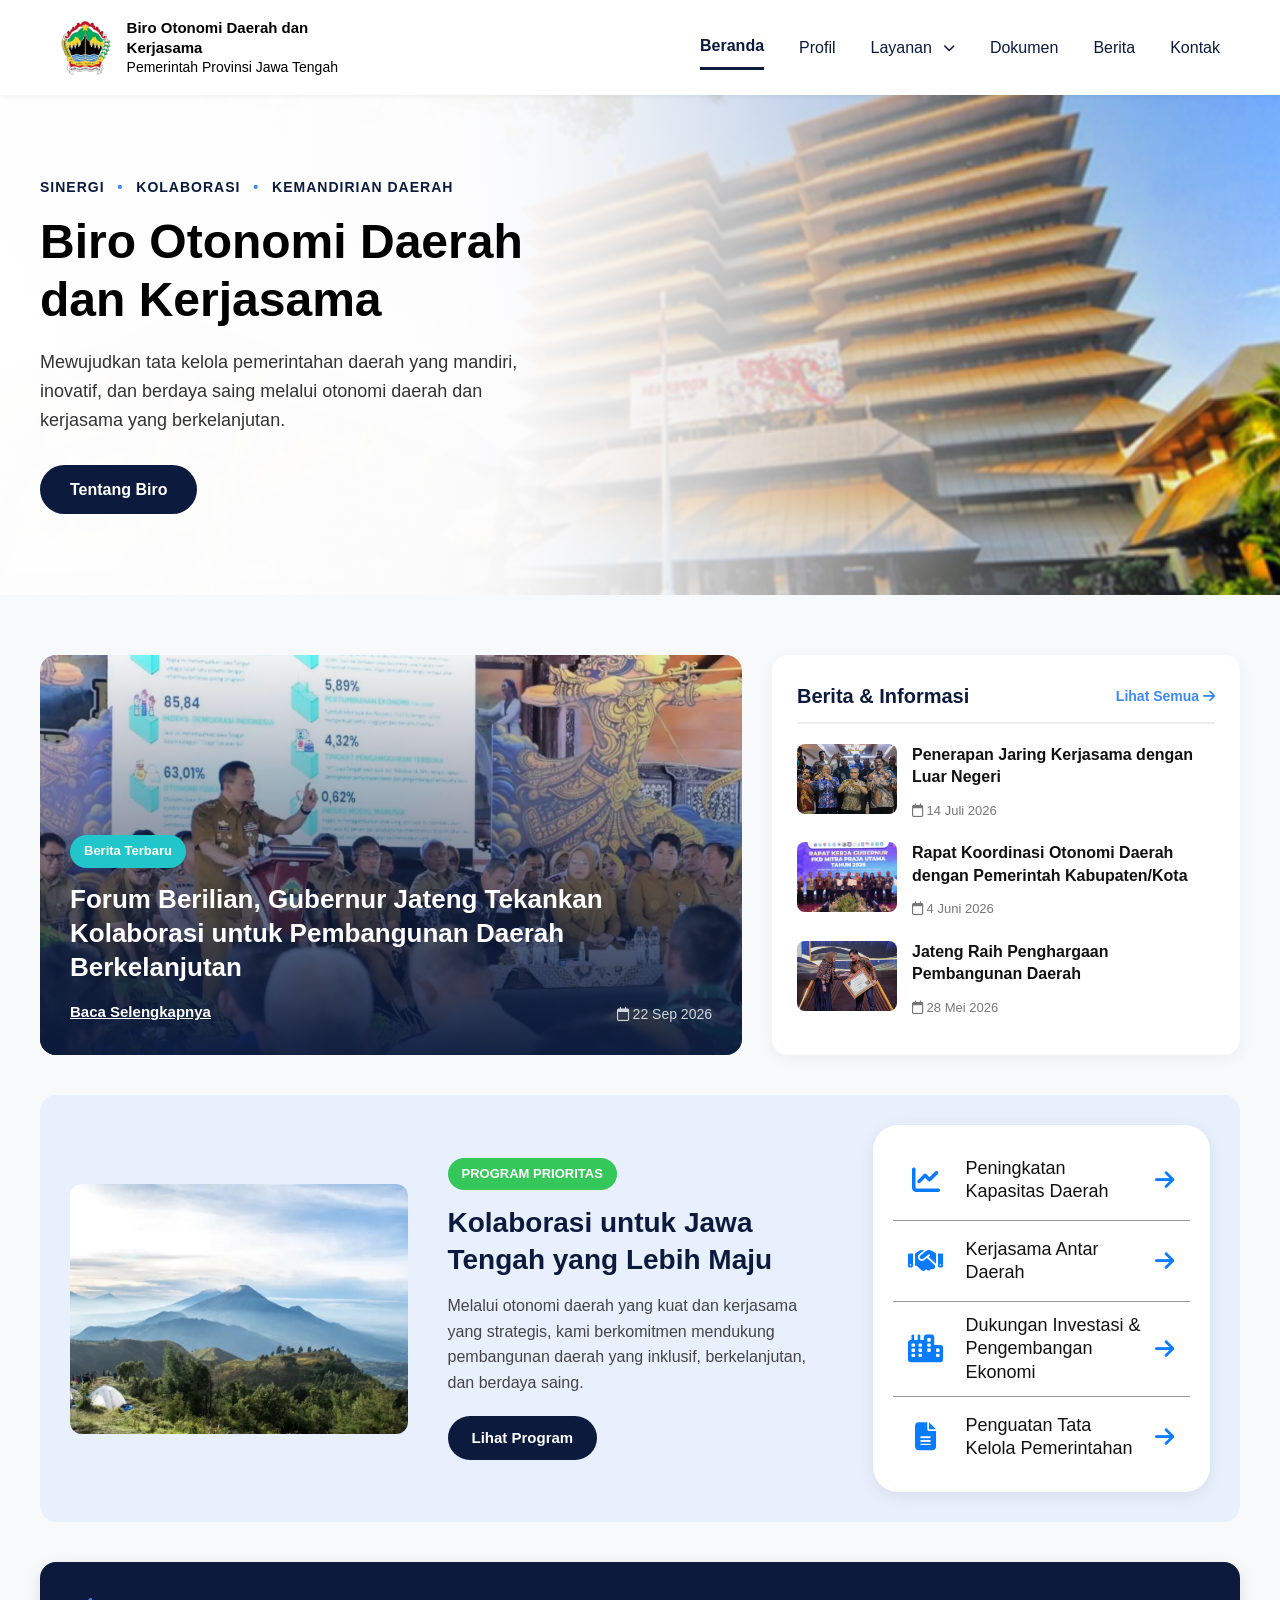
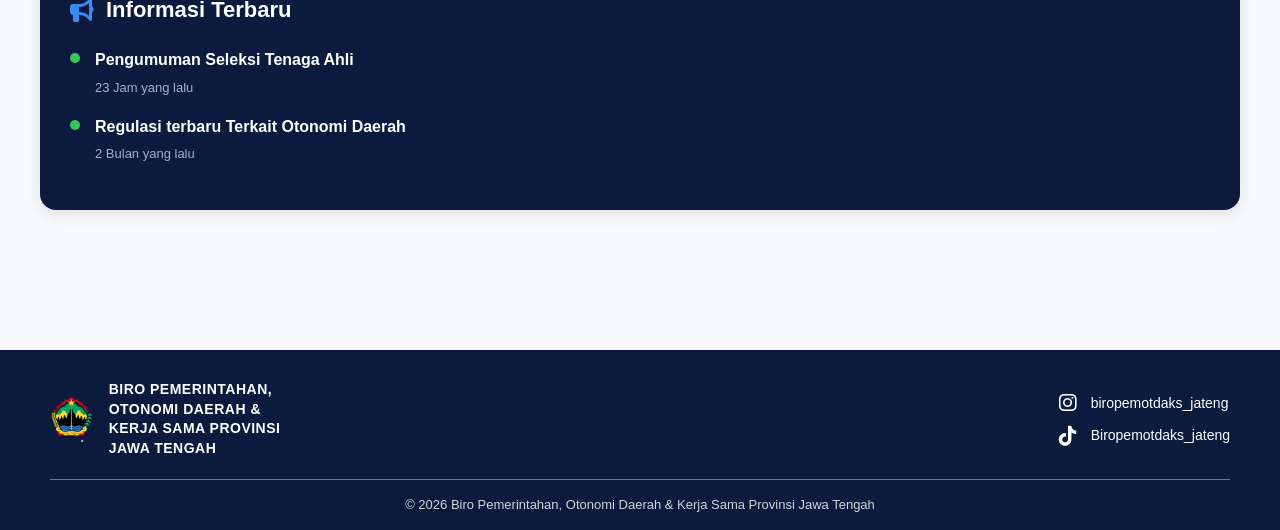
==== commit 4e5b5a8f: "update navbar" ====
--- a/index.html
+++ b/index.html
@@ -237,7 +237,7 @@
         <summary>
             <i class="fas fa-file-alt"></i>
             <span>Penguatan Tata Kelola Pemerintahan</span>
-            <i class="fas fa-chevron-down arrow"></i>
+            <i class="fas fa-arrow-right arrow"></i>
         </summary>
 
         <div class="program-content">
--- a/index.css
+++ b/index.css
@@ -1092,18 +1092,4 @@
     .footer-bottom {
         font-size: 10px;
     }
-}
-
-
-/* =========================================
-   13. PENGATURAN TAMBAHAN PROGRAM
-========================================= */
-
-/* Menghilangkan tanda segitiga bawaan browser */
-.program-item summary {
-    list-style: none;
-}
-
-.program-item summary::-webkit-details-marker {
-    display: none;
 }
